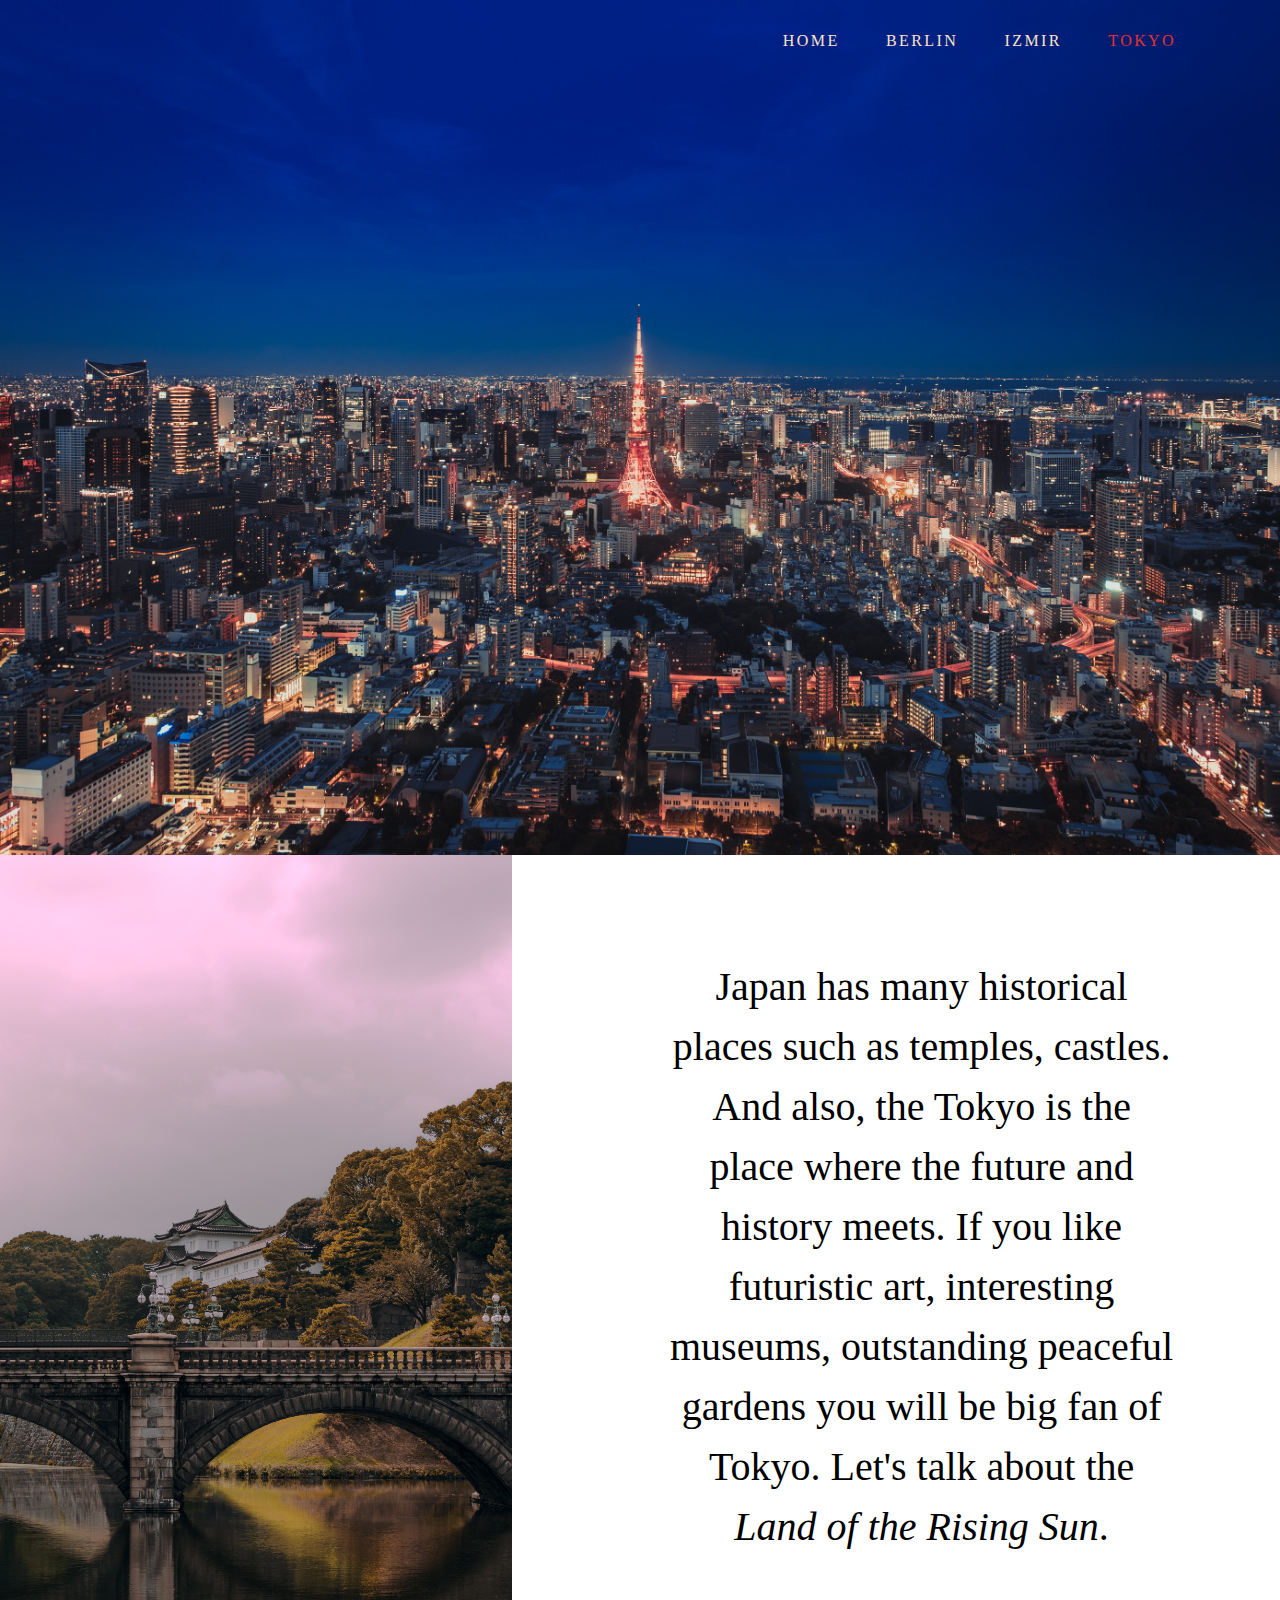
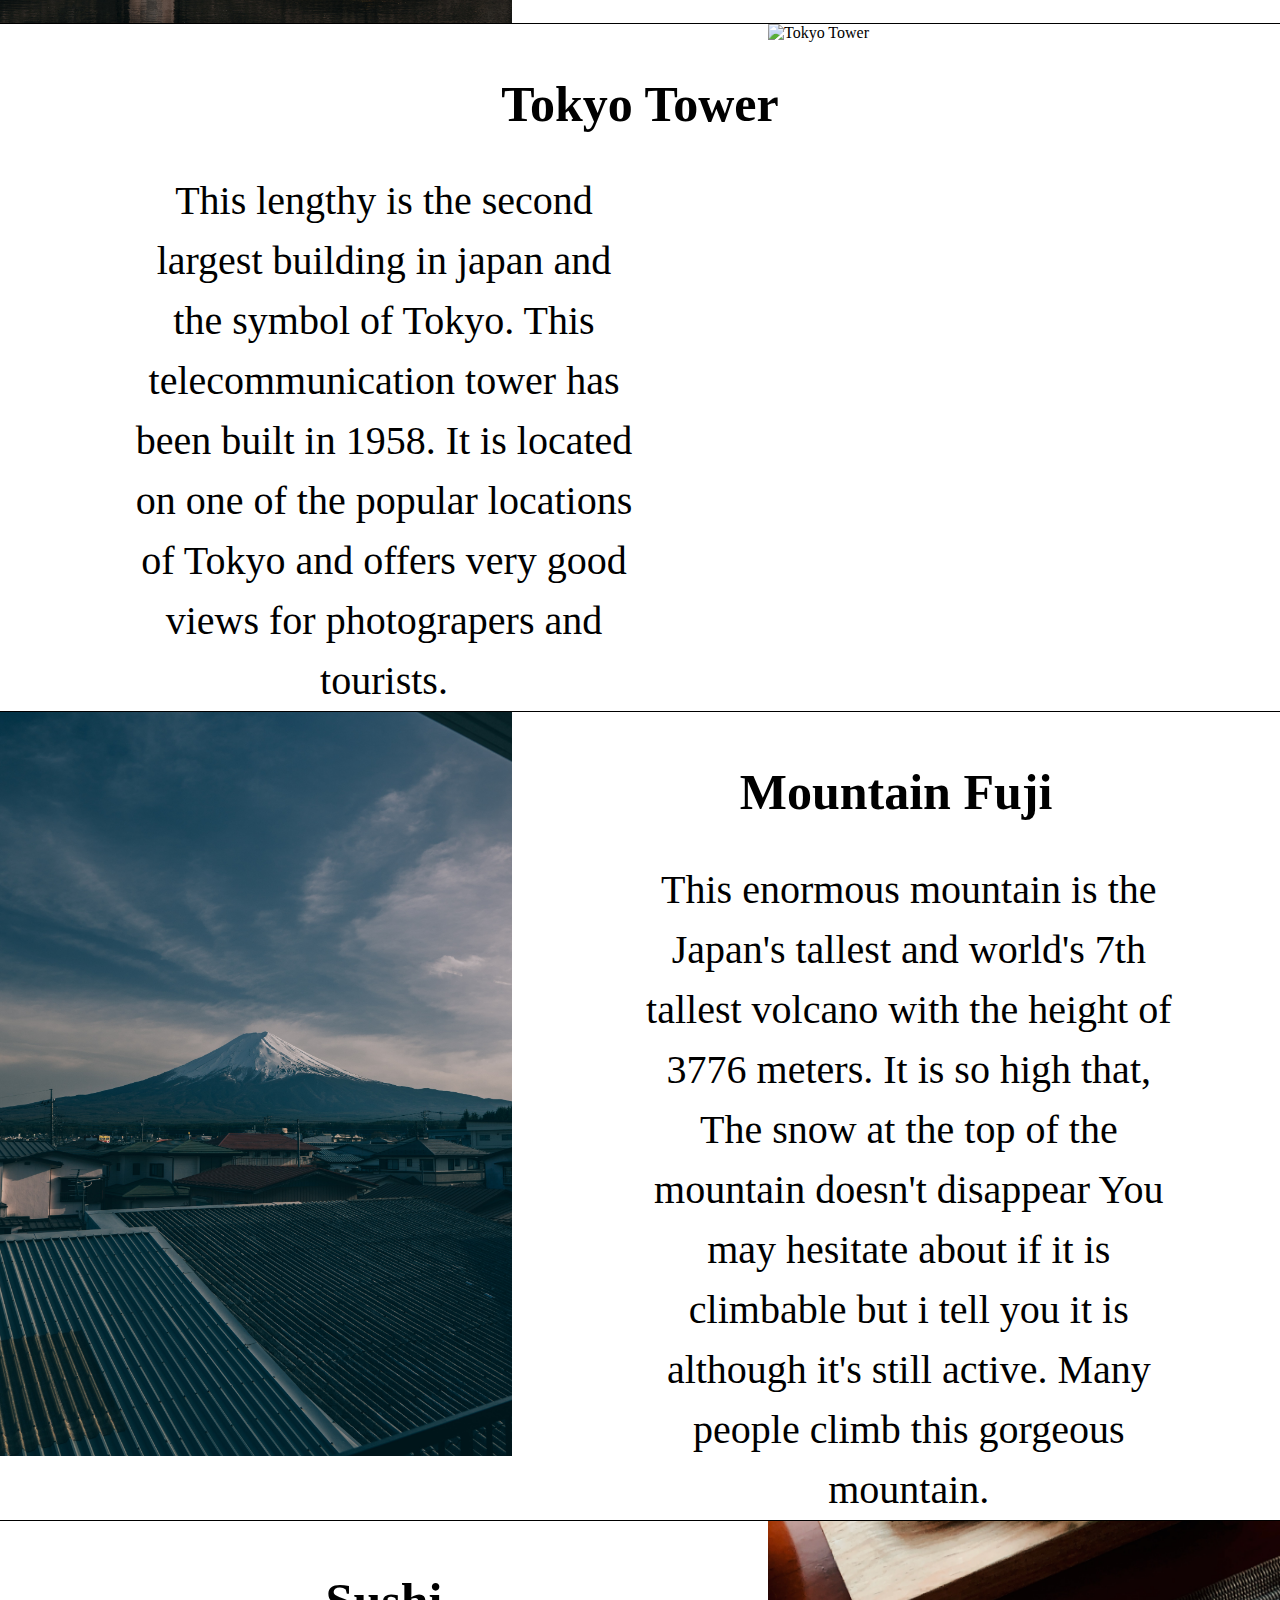
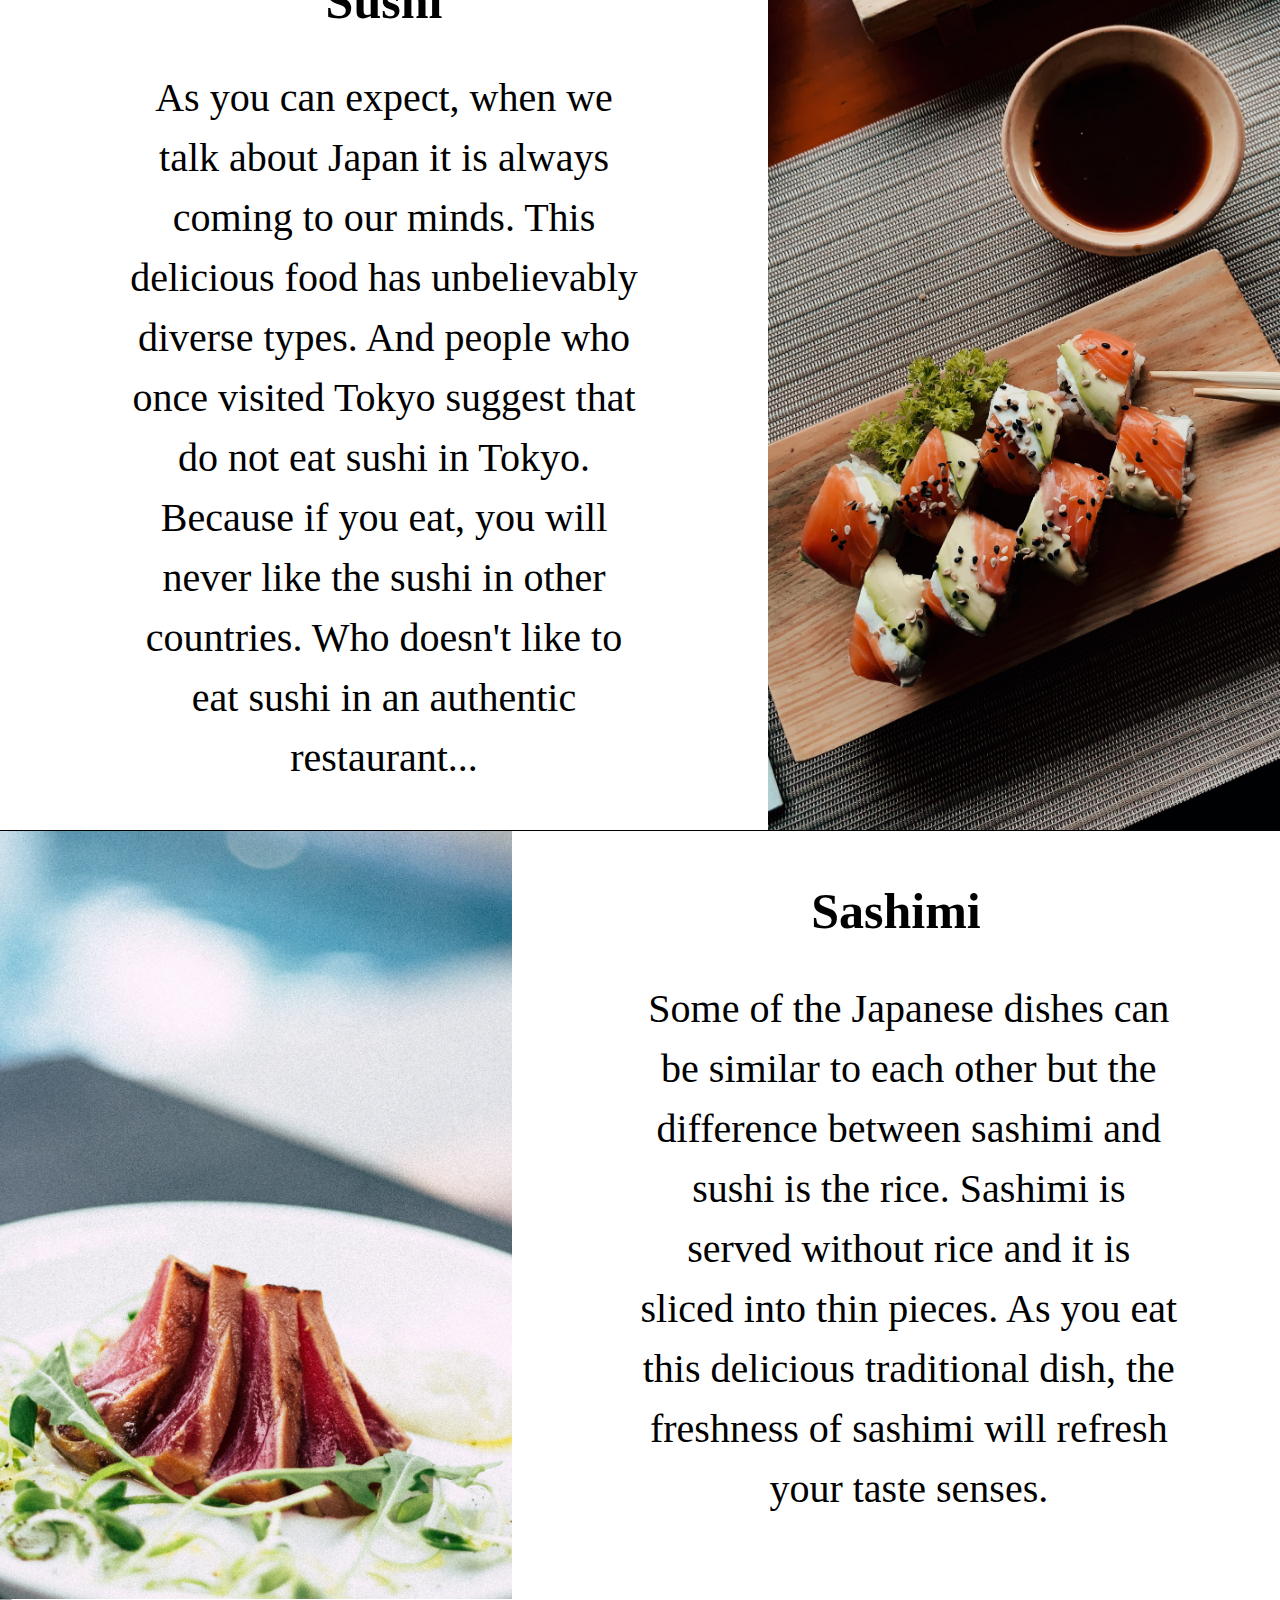
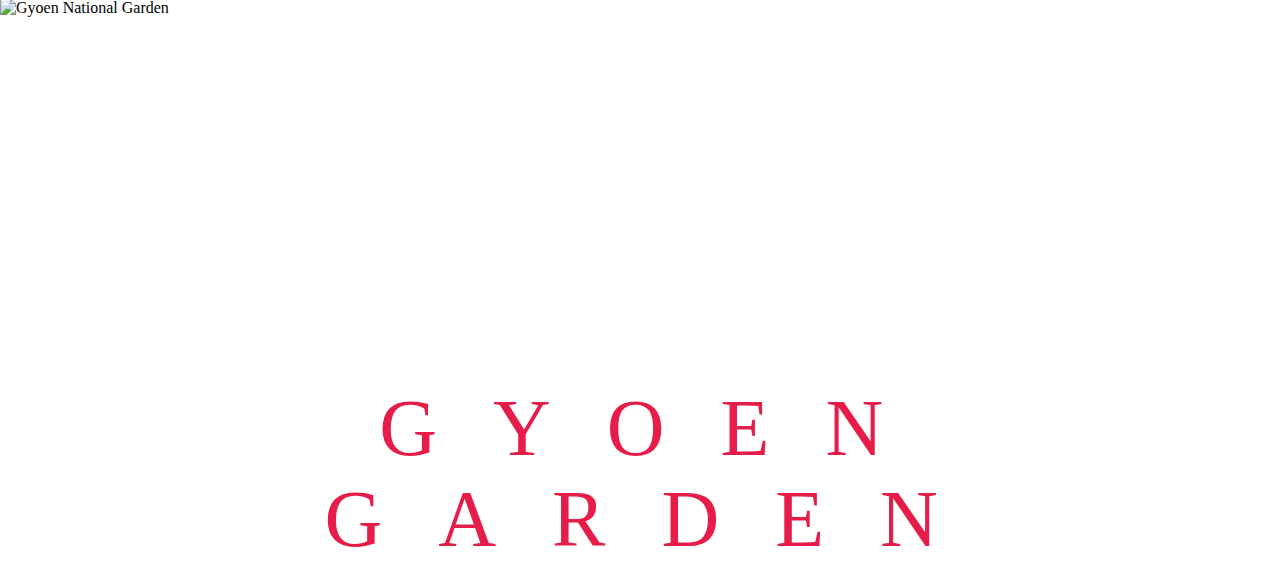
==== tokyo.html @ cfe240b1 "My first commit" ====
<!DOCTYPE html>
<html lang="en">
<head>
    <link rel="stylesheet" href="styles/tokyo-style.css" type="text/css">
    <title>Tokyo</title>
</head>
<body>
    <div id="wrapper">
        <div id="header">
            <ul id="nav">
                <li><a href="index.html" class="other-li">HOME</a></li>
                <li><a href="berlin.html" class="other-li">BERLIN</a></li>
                <li><a href="izmir.html" class="other-li">IZMIR</a></li>
                <li id="current-li">TOKYO</li>
            </ul>
            <img src="images/tokyo-header.jpg" alt="Tokyo">
        </div> <!--header-->
        <div id="section1">
            <img src="images/tokyo-section1.jpg" alt="Castle">
            <p>Japan has many historical places such as temples, castles. And also, the Tokyo is the place where the future and history meets. If you like futuristic art, interesting museums, outstanding peaceful gardens you will be big fan of Tokyo. Let's talk about the <i>Land of the Rising Sun</i>.</p>
        </div>
        <div id="section2">
            <img src="images/tokyo-tower.jpg" alt="Tokyo Tower">
            <h1>Tokyo Tower</h1>
            <p>This lengthy is the second largest building in japan and the symbol of Tokyo. This telecommunication tower has been built in 1958. It is located on one of the popular locations of Tokyo and offers very good views for photograpers and tourists.</p>
        </div>
        <div id="section3">
            <img src="images/tokyo-fuji.jpg" alt="Mountain Fuji">
            <h1>Mountain Fuji</h1>
            <p>This enormous mountain is the Japan's tallest and world's 7th tallest volcano with the height of 3776 meters. It is so high that, The snow at the top of the mountain doesn't disappear You may hesitate about if it is climbable but i tell you it is although it's still active. Many people climb this gorgeous mountain.</p>
        </div>
        <div id="section4">
            <img src="images/tokyo-sushi.jpg" alt="Sushi">
            <h1>Sushi</h1>
            <p>As you can expect, when we talk about Japan it is always coming to our minds. This delicious food has unbelievably diverse types. And people who once visited Tokyo suggest that do not eat sushi in Tokyo. Because if you eat, you will never like the sushi in other countries. Who doesn't like to eat sushi in an authentic restaurant...</p>
        </div>
        <div id="section5">
            <img src="images/tokyo-sashimi.jpg" alt="Sashimi">
            <h1>Sashimi</h1>
            <p>Some of the Japanese dishes can be similar to each other but the difference between sashimi and sushi is the rice. Sashimi is served without rice and it is sliced into thin pieces. As you eat this delicious traditional dish, the freshness of sashimi will refresh your taste senses.</p>
        </div>
        <div id="section6">
            <p>GYOEN GARDEN</p>
            <img src="images/tokyo-gyoen-garden.jpg" alt="Gyoen National Garden">
            
        </div>
    </div><!--wrapper-->
</body>
</html>
---- styles/tokyo-style.css ----
*
{
    margin: 0;
    padding: 0;
}
#body
{
    background-color: rgb(228, 220, 220);
}
#wrapper
{
    width: 100%;
}
#header
{
    width: 100%;
    text-align: right;
}
#header img
{
    width: 100%;
}
#nav
{
    width: 95%;
    position: absolute;
    margin-top: 2.5%;
    color: bisque;
    
    letter-spacing: 0.15em;
}
#nav li
{
    display: inline;
    margin-right: 40px;
}
.other-li
{
    text-decoration: none;
    color: bisque;
}
.other-li:hover
{
    color: darkcyan;
}
#current-li
{
    color: rgb(226, 49, 49);
    
}
#section1
{
    width: 100%;
    float: left;
    margin-top: -4px;
}
#section1 img
{
    width: 40%;
    float: left;
}
#section1 p
{
    width: 40%;
    float: left;
    text-align: center;
    font-size: 40px;
    line-height: 1.5em;
    margin-top: 8%;
    margin-left: 12%;
}
#section2
{
    width: 100%;
    float: left;
    border-top: 1px solid black;
}
#section2 img
{
    width: 40%;
    float: right;
}
#section2 h1
{
    text-align: center;
    font-size: 50px;
    margin-top: 4%;
}
#section2 p
{
    text-align: center;
    font-size: 40px;
    width: 40%;
    margin-left: 10%;
    margin-top: 3%;
    line-height: 1.5em;
}
#section3
{
    width: 100%;
    float: left;
    border-top: 1px solid black;
}
#section3 img
{
    width: 40%;
    float: left;
}
#section3 h1
{
    text-align: center;
    font-size: 50px;
    margin-top: 4%;
}
#section3 p
{
    width: 42%;
    float: left;
    text-align: center;
    font-size: 40px;
    line-height: 1.5em;
    margin-top: 3%;
    margin-left: 10%;
}
#section4
{
    width: 100%;
    float: left;
    border-top: 1px solid black;
}
#section4 img
{
    width: 40%;
    float: right;
}
#section4 h1
{
    text-align: center;
    font-size: 50px;
    margin-top: 4%;
}
#section4 p
{
    text-align: center;
    font-size: 40px;
    width: 40%;
    margin-left: 10%;
    margin-top: 3%;
    line-height: 1.5em;
}
#section5
{
    width: 100%;
    float: left;
    border-top: 1px solid black;
}
#section5 img
{
    width: 40%;
    float: left;
}
#section5 h1
{
    text-align: center;
    font-size: 50px;
    margin-top: 4%;
}
#section5 p
{
    width: 42%;
    float: left;
    text-align: center;
    font-size: 40px;
    line-height: 1.5em;
    margin-top: 3%;
    margin-left: 10%;
}
#section6
{
    width: 100%;
}
#section6 img
{
    width: 100%;
    margin-bottom: -4px; /* it removes the space at the bottom of the page */
}
#section6 p
{
    width: 97%;
    position: absolute;
    color: rgb(231, 29, 73);
    font-size: 80px;
    text-align: center;
    margin-top: 30%;
    margin-left: 3%;
    letter-spacing: 0.7em;
}
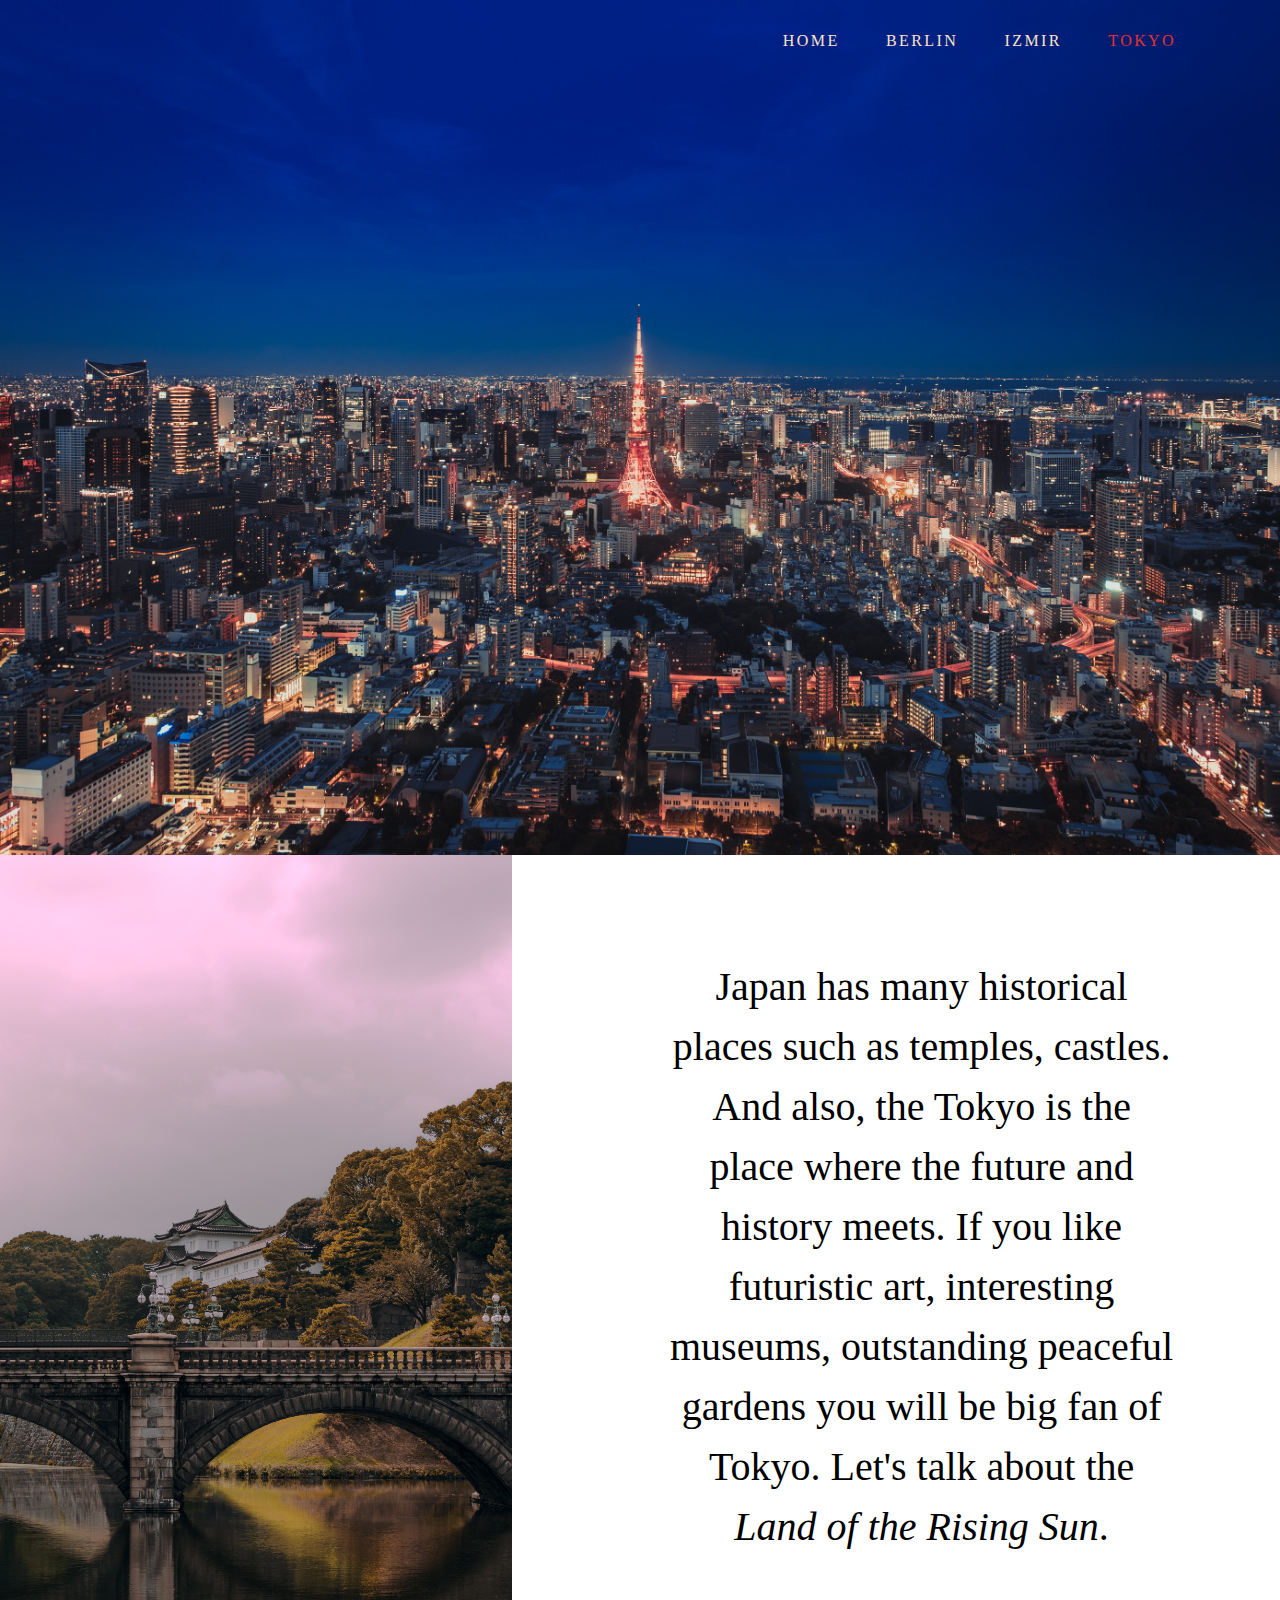
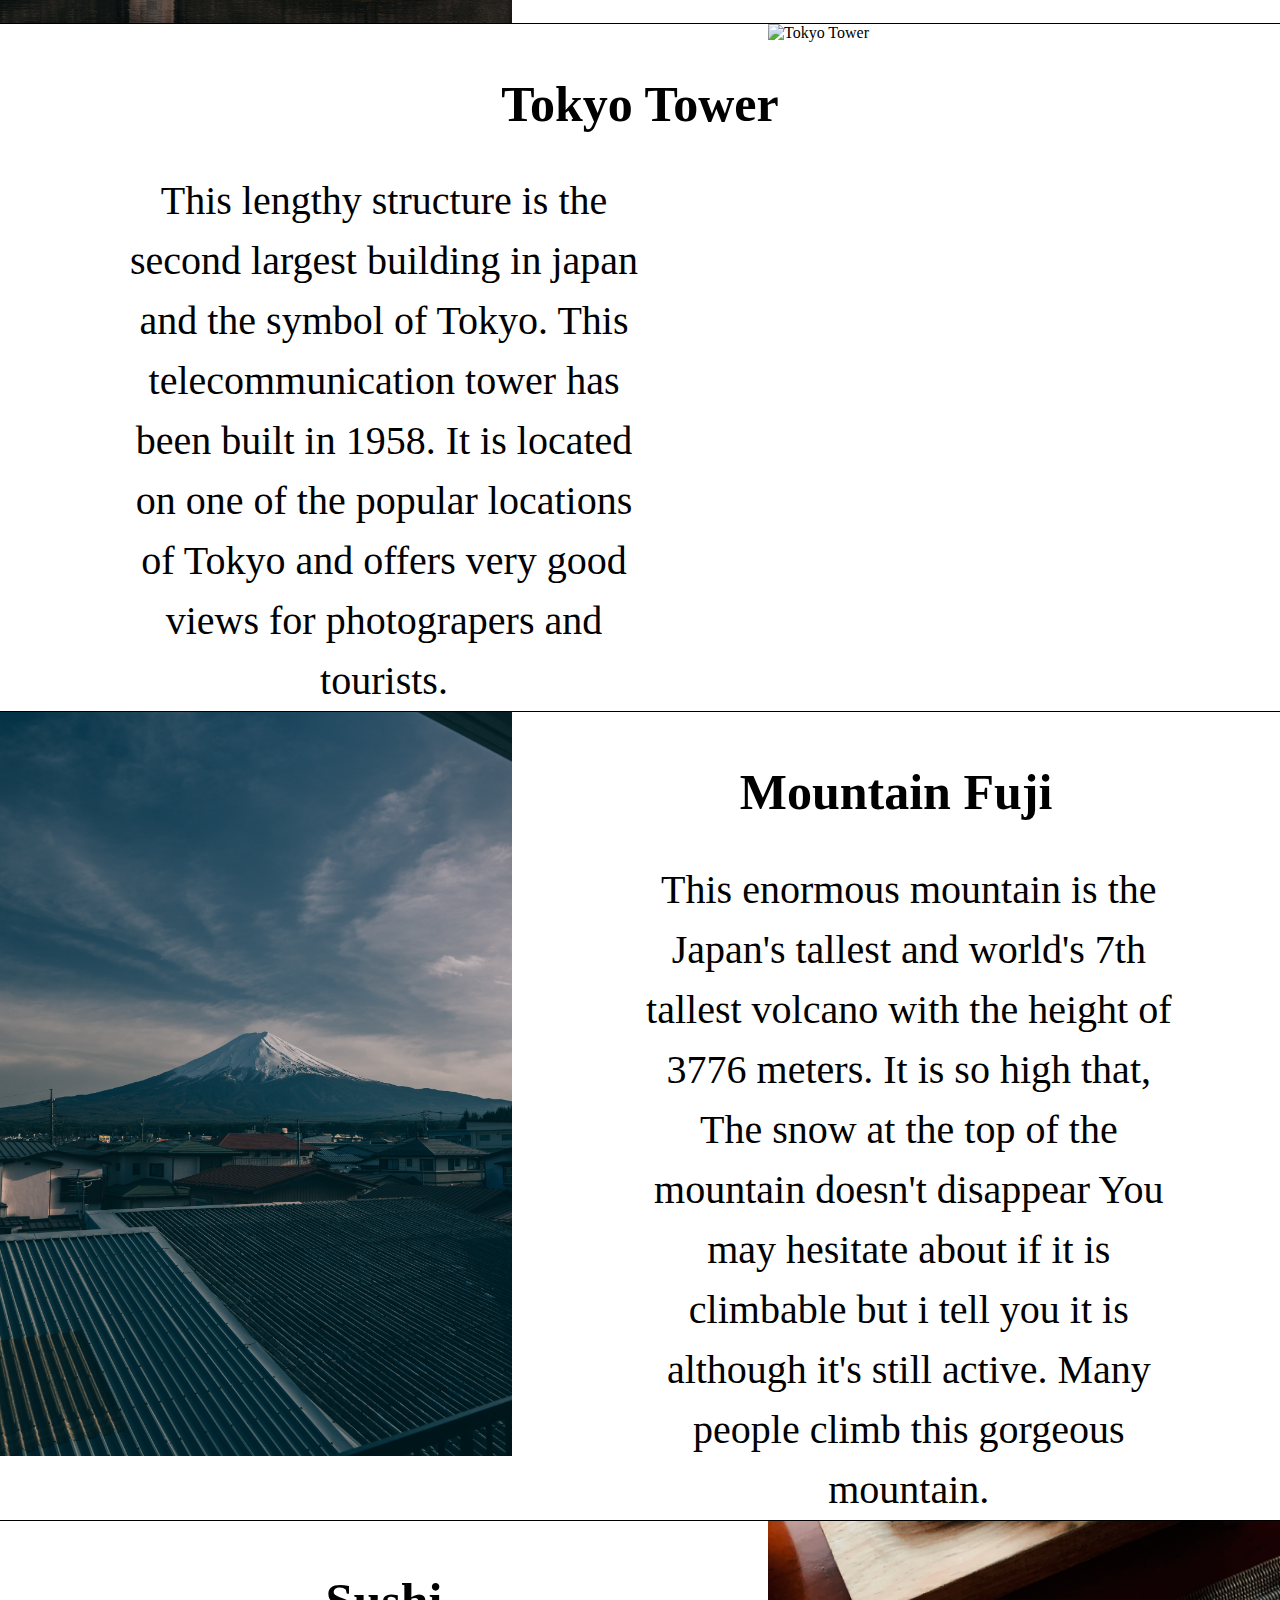
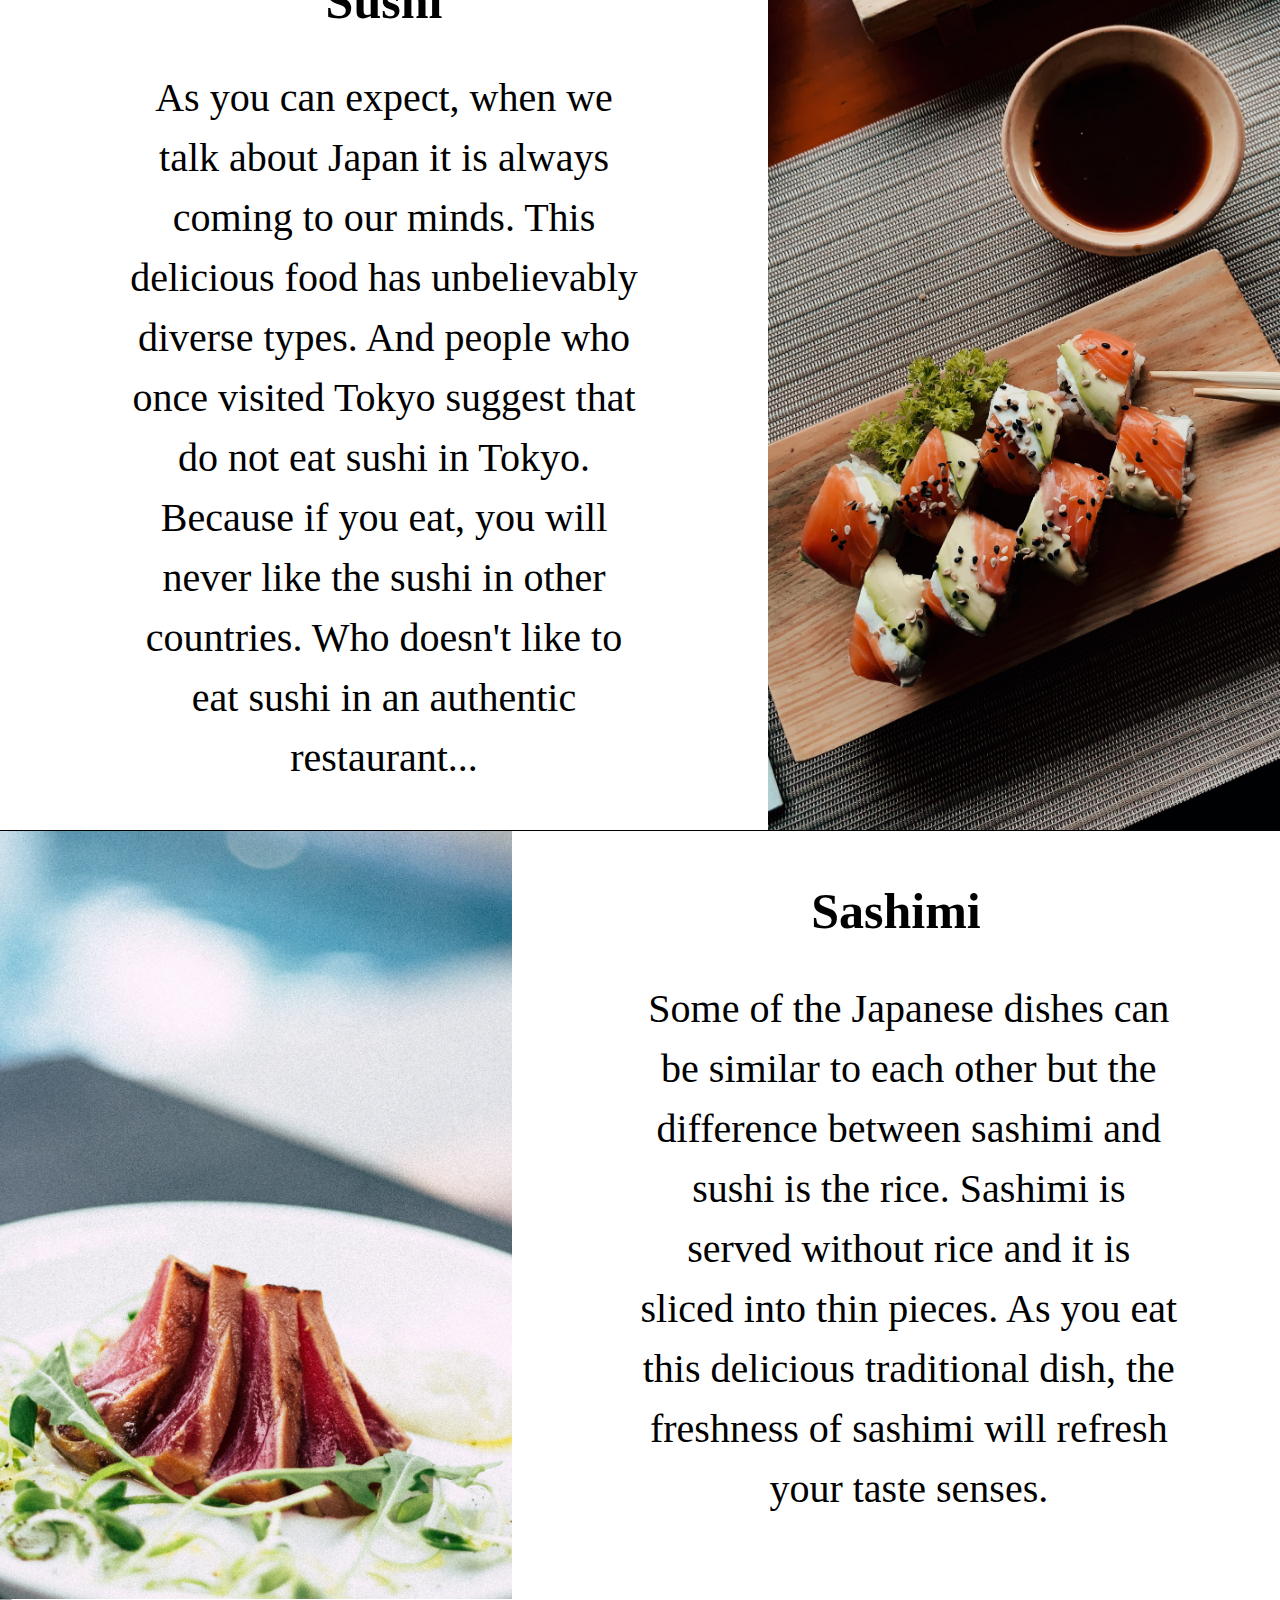
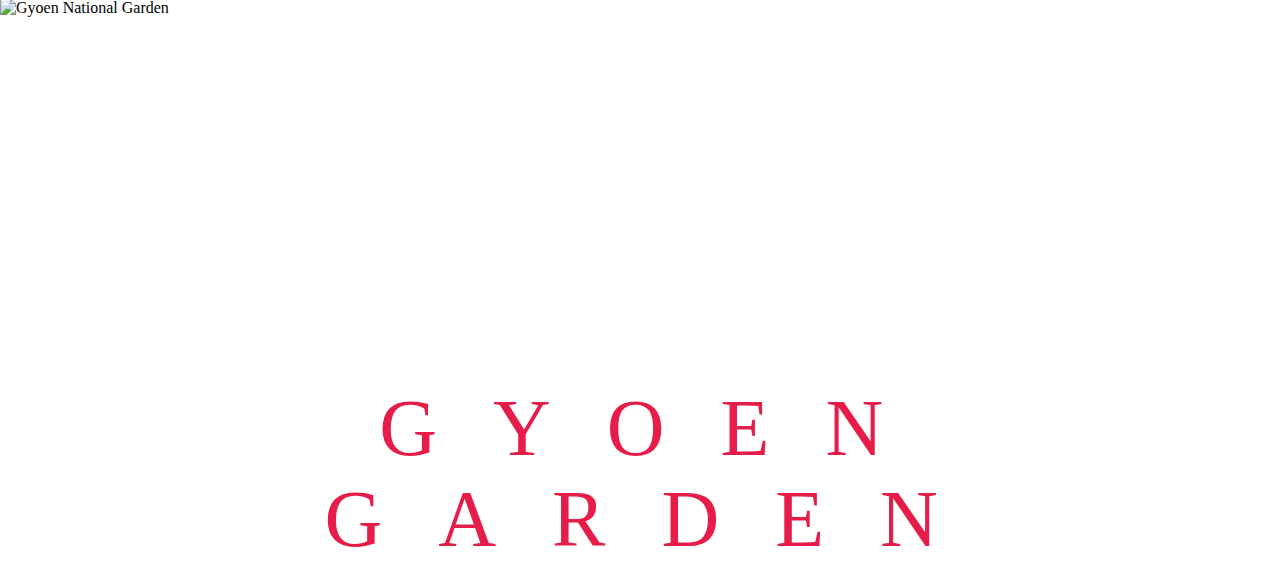
==== commit 6bf17fdc: "Fixing on the Tokyo page" ====
--- a/tokyo.html
+++ b/tokyo.html
@@ -22,7 +22,7 @@
         <div id="section2">
             <img src="images/tokyo-tower.jpg" alt="Tokyo Tower">
             <h1>Tokyo Tower</h1>
-            <p>This lengthy is the second largest building in japan and the symbol of Tokyo. This telecommunication tower has been built in 1958. It is located on one of the popular locations of Tokyo and offers very good views for photograpers and tourists.</p>
+            <p>This lengthy structure is the second largest building in japan and the symbol of Tokyo. This telecommunication tower has been built in 1958. It is located on one of the popular locations of Tokyo and offers very good views for photograpers and tourists.</p>
         </div>
         <div id="section3">
             <img src="images/tokyo-fuji.jpg" alt="Mountain Fuji">
